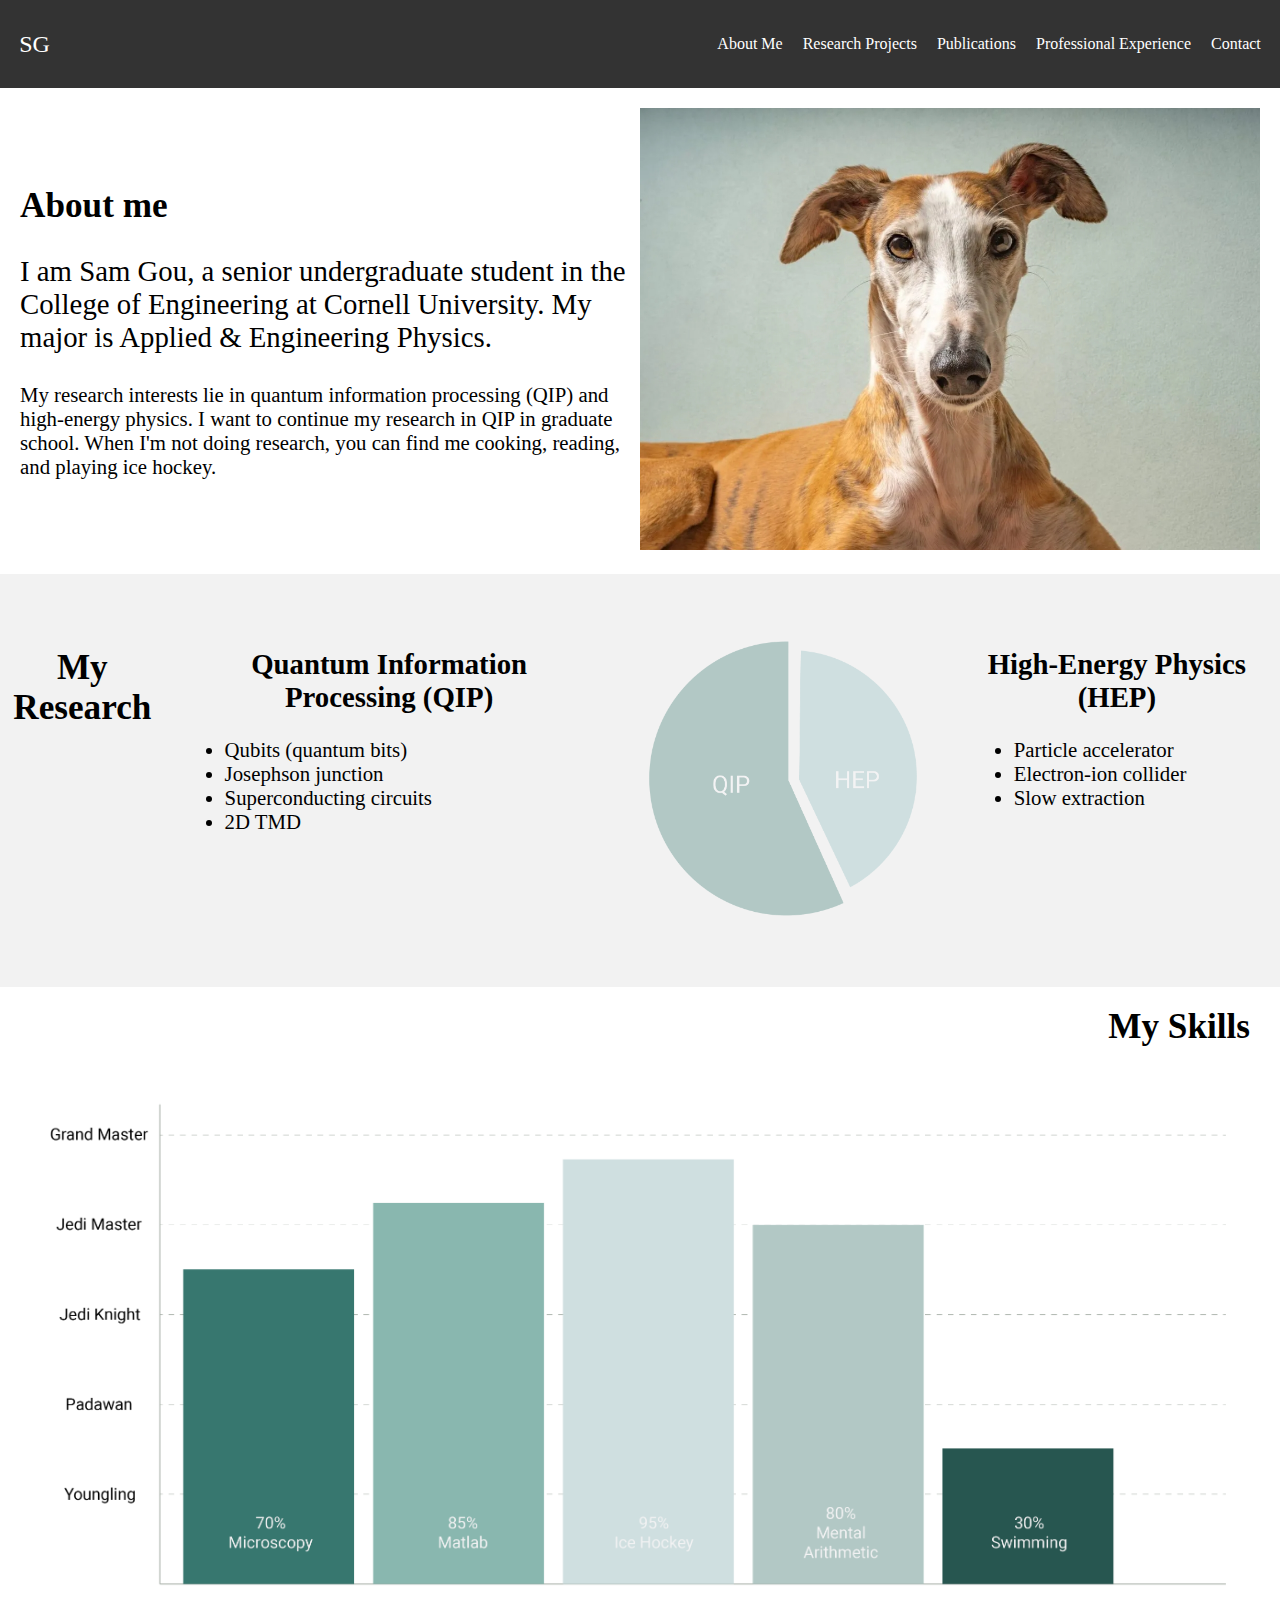
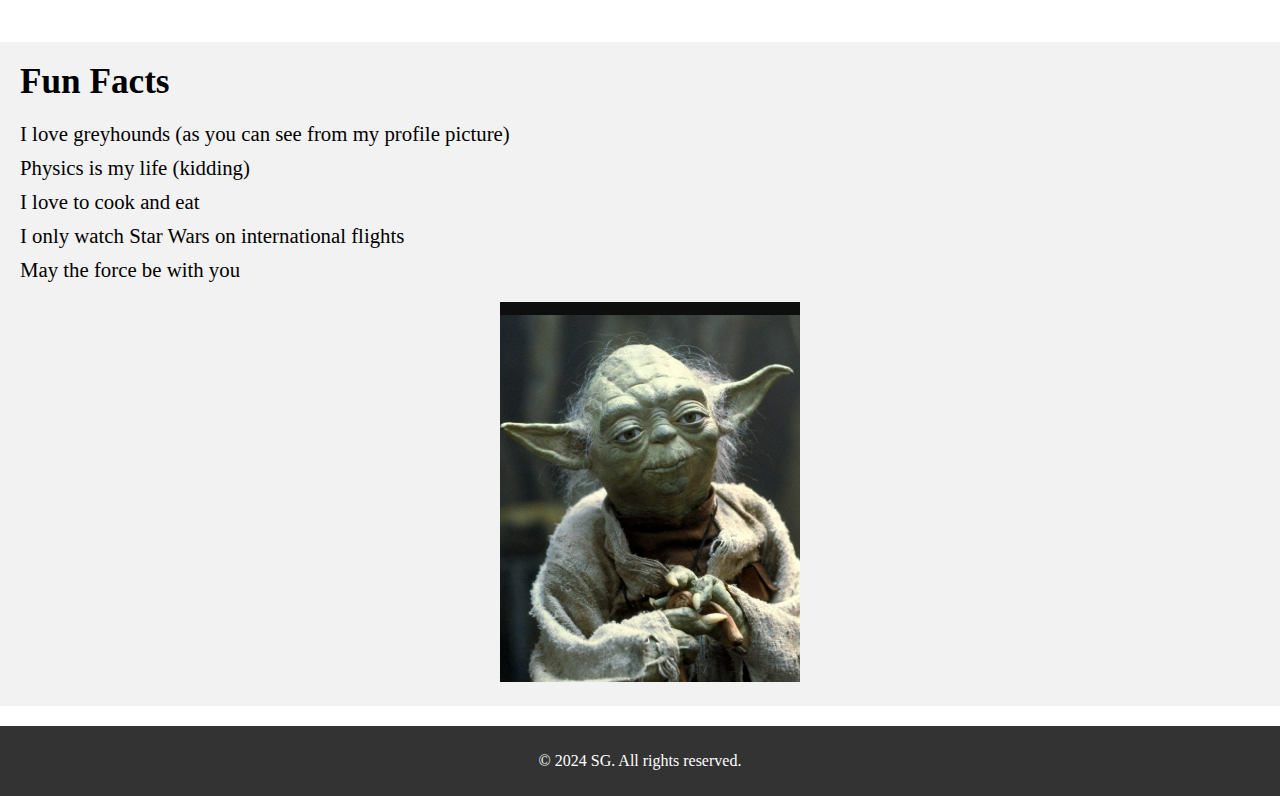
==== index.html @ 2ac92fbc "second" ====
<!DOCTYPE html>
<html lang="en">
<head>
    <meta charset="UTF-8">
    <meta name="viewport" content="width=device-width, initial-scale=1.0">
    <title>Your Website</title>
    <style>
    
body {
    font-family: 'Times New Roman', serif;
    margin: 0;
    padding: 0;
    box-sizing: border-box;
}

header {
    display: flex;
    justify-content: space-between;
    align-items: center;
    padding: 1.2em;
    background: #333;
    color: white;
}

#logo {
    font-size: 1.5em;
}

nav ul {
    list-style: none;
    display: flex;
}

nav ul li {
    margin-left: 20px;
}

nav ul li a {
    text-decoration: none;
    color: white;
}

section {
    padding: 20px;
    display: flex;
}

#about {
    background-color: white;
    align-items: center;
}

.about-text {
    width: 50%;
}

.about-text h1 {
    font-size: 2.2em; /* Large font for the heading */
}

.about-text .medium-font {
    font-size: 1.8em; /* Medium font for the paragraph */
}

.about-text .small-font {
    font-size: 1.3em; /* Small font for the paragraph */
}

.about-image {
    width: 50%;
    text-align: center;
}

.about-image img {
    max-width: 100%;
    height: auto;
}

#fields {
    background-color: #f2f2f2;
    text-align: center;
    padding: 50px 0;
}

#fields h1 {
    font-size: 2.2em; /* Large font for the heading */
}

#fields h2 {
    font-size: 1.8em; /* Medium font for the sub-headings */
}

.field, .field-image {
    display: inline-block;
    vertical-align: top;
    margin: 0 20px;
}

.field ul {
    text-align: left;
    font-size: 1.3em;
}

.field-image img {
    width: 300px; /* Adjust the width as needed */
    height: auto;
}

#skills {
    background-color: white;
    padding: 20px;
    display: flex; /* This will create a flex container */
    flex-direction: column; /* Elements are placed top to bottom */
    align-items: center; /* Centers elements on the cross axis (horizontal) */
}

.skills-header {
    width: 100%; /* Full width to allow alignment */
    display: flex;
    justify-content: flex-end; /* Aligns the title to the right */
    padding-right: 20px; /* Prevents the title from touching the edge */
}

.skills-title {
    font-size: 2.2em; /* Adjust the font size as needed */
    margin: 0 0 20px 0; /* Spacing below the title */
}

.skills-chart {
    width: 100%; /* This will make the image responsive */
    display: flex; /* This will create a flex container */
    justify-content: center; /* Centers the image horizontally */
    padding: 0 20px; /* Padding on the sides */
}

.skills-chart img {
    max-width: 100%; /* Image will scale down if necessary */
    height: auto; /* Keep image aspect ratio */
}


#fun-facts {
    background-color: #f2f2f2;
}

#fun-facts {
    background-color: #f2f2f2; 
    padding: 20px;
    display: flex;
    justify-content: space-between; /* Separates the text and image */
    align-items: center; /* Aligns items vertically */
}

.fun-facts-container {
    width: 100%; /* Ensures the container spans the full width */
}

.fun-facts-title {
    font-size: 2.2em; /* Large font for the title */
    margin: 0 0 20px 0; /* Spacing below the title */
}

.fun-facts-list {
    list-style-type: none; /* Removes default list styling */
    padding: 0; /* Removes default padding */
    margin: 0 0 20px 0; /* Space below the list */
    font-size: 1.3em; /* Consistent font size with other content */
}

.fun-facts-list li {
    margin-bottom: 10px; /* Space between list items */
}

.fun-facts-image {
    text-align: center; /* Centers the image */
    padding-left: 20px; /* Spacing from the list to the image */
}

.fun-facts-image img {
    max-width: 300px; /* Adjust the image size */
    height: auto; /* Maintain aspect ratio */
}



footer {
    text-align: center;
    padding: 10px;
    background: #333;
    color: white;
    margin-top: 20px;
}





    </style>
</head>
<body>
    <header>
        <div id="logo">SG</div>
        <nav>
            <ul>
                <li><a href="index.html">About Me</a></li>
                <li><a href="projects.html">Research Projects</a></li>
                <li><a href="publications.html">Publications</a></li>
                <li><a href="work.html">Professional Experience</a></li>
                <li><a href="contact.html">Contact</a></li>
            </ul>
        </nav>
    </header>
    
    <main>
        <section id="about">
            <div class="about-text">
                <h1>About me</h1>
                <p class="medium-font">I am Sam Gou, a senior undergraduate student in the College of Engineering at Cornell University. My major is Applied & Engineering Physics.</p>
                <p class="small-font">My research interests lie in quantum information processing (QIP) and high-energy physics. I want to continue my research in QIP in graduate school. When I'm not doing research, you can find me cooking, reading, and playing ice hockey.</p>
            </div>
            <div class="about-image">
                <img src="aboutme.png" alt="About me">
            </div>
        </section>

        
        <section id="fields">
            <h1>My Research</h1>
            <div class="field">
                <h2>Quantum Information Processing (QIP)</h2>
                <ul class="small-font">
                    <li>Qubits (quantum bits)</li>
                    <li>Josephson junction</li>
                    <li>Superconducting circuits</li>
                    <li>2D TMD</li>
                </ul>
            </div>
            <div class="field-image">
                <img src="pie.png" alt="Research fields pie chart">
            </div>
            <div class="field">
                <h2>High-Energy Physics (HEP)</h2>
                <ul class="small-font">
                    <li>Particle accelerator</li>
                    <li>Electron-ion collider</li>
                    <li>Slow extraction</li>
                </ul>
            </div>
        </section>


	<section id="skills">
    		<div class="skills-header">
        		<h1 class="skills-title">My Skills</h1>
    		</div>
    		<div class="skills-chart">
        		<img src="chart.png" alt="Skillset chart">
    		</div>
	</section>

	<section id="fun-facts">
    		<div class="fun-facts-container">
        		<h2 class="fun-facts-title">Fun Facts</h2>
        		<ul class="fun-facts-list">
            			<li>I love greyhounds (as you can see from my profile picture)</li>
            			<li>Physics is my life (kidding)</li>
            			<li>I love to cook and eat</li>
            			<li>I only watch Star Wars on international flights</li>
            			<li>May the force be with you</li>
        		</ul>
        		<div class="fun-facts-image">
            			<img src="yoda.png" alt="Yoda">
        		</div>
    		</div>
	</section>


    </main>

    <footer>
        <p>© 2024 SG. All rights reserved.</p>
    </footer>
</body>
</html>
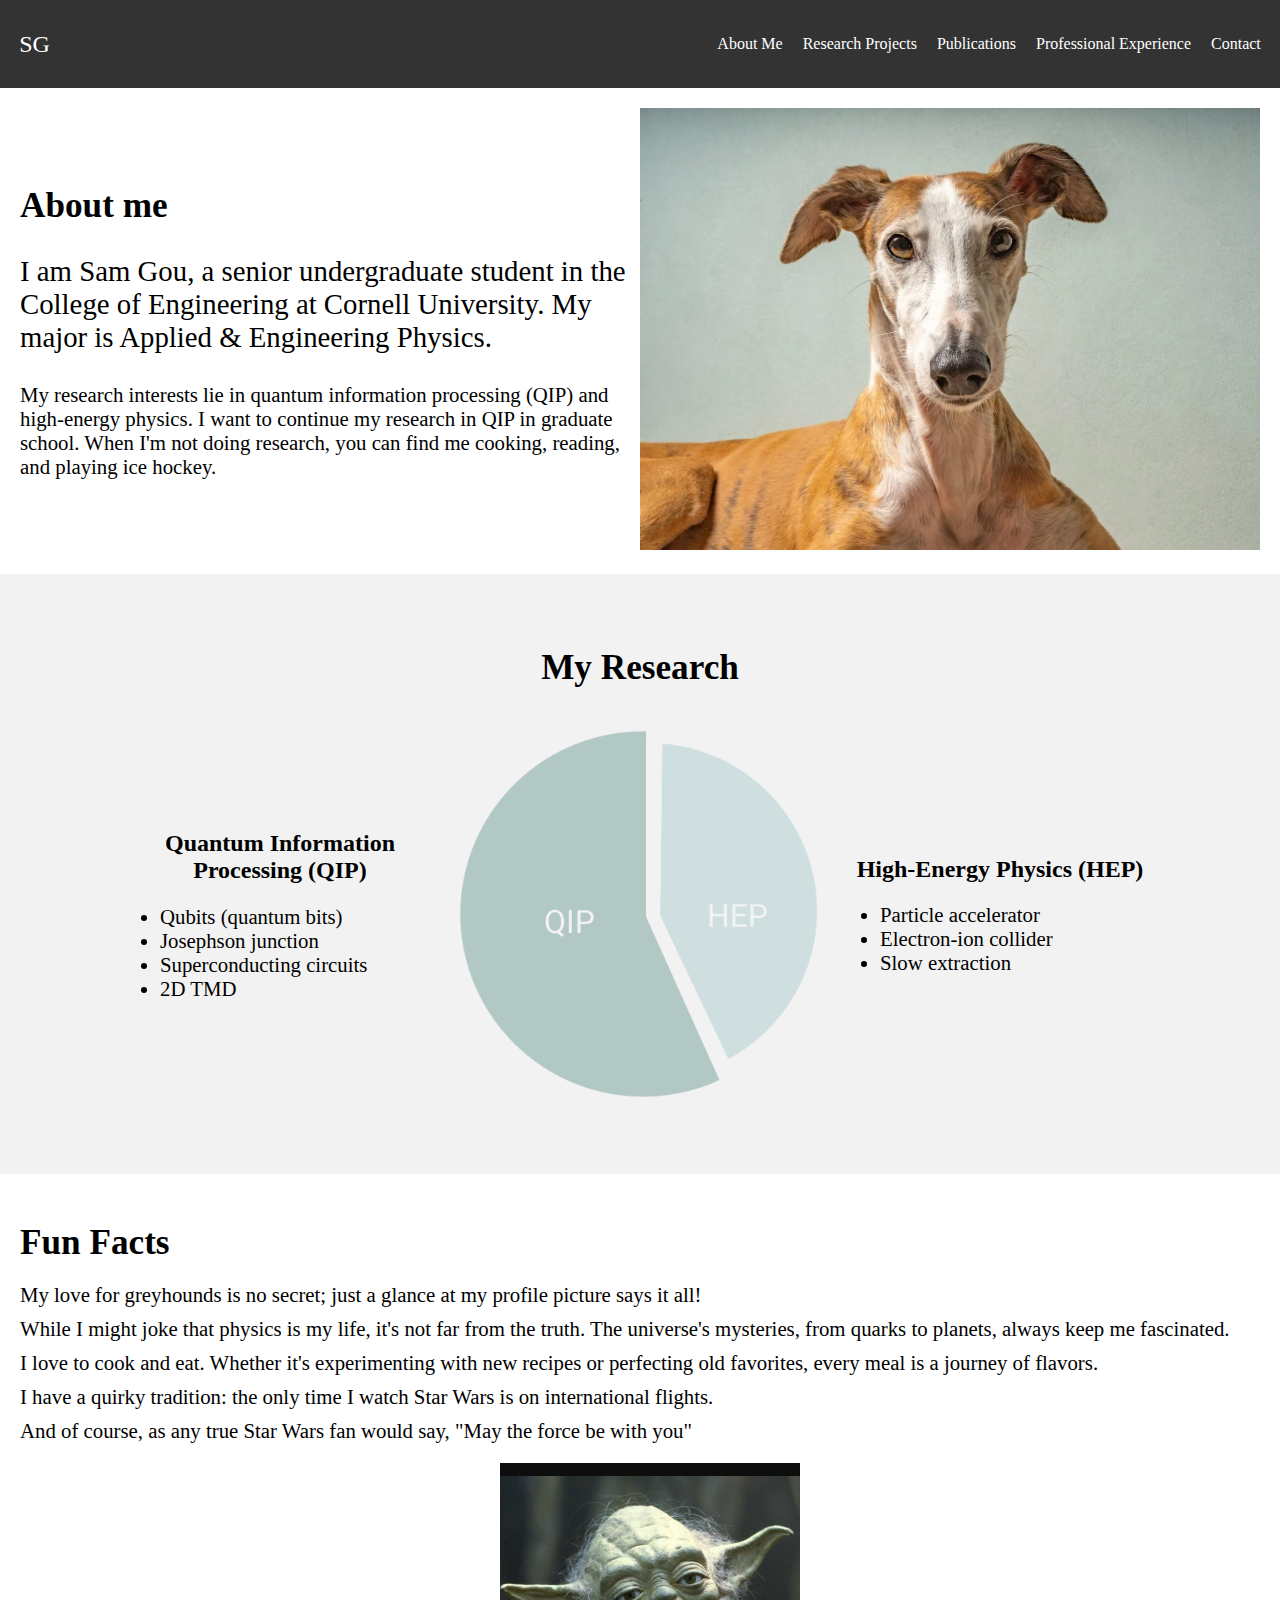
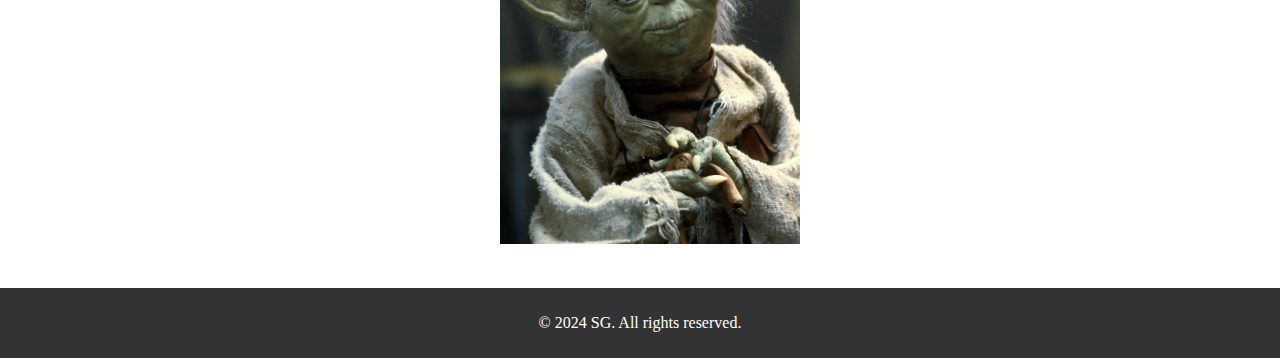
==== commit 40d4870b: "final version" ====
--- a/index.html
+++ b/index.html
@@ -1,201 +1,133 @@
-
 <!DOCTYPE html>
 <html lang="en">
 <head>
     <meta charset="UTF-8">
     <meta name="viewport" content="width=device-width, initial-scale=1.0">
-    <title>Your Website</title>
+    <title>Sam's Website</title>
     <style>
-    
-body {
-    font-family: 'Times New Roman', serif;
-    margin: 0;
-    padding: 0;
-    box-sizing: border-box;
-}
-
-header {
-    display: flex;
-    justify-content: space-between;
-    align-items: center;
-    padding: 1.2em;
-    background: #333;
-    color: white;
-}
-
-#logo {
-    font-size: 1.5em;
-}
-
-nav ul {
-    list-style: none;
-    display: flex;
-}
-
-nav ul li {
-    margin-left: 20px;
-}
-
-nav ul li a {
-    text-decoration: none;
-    color: white;
-}
-
-section {
-    padding: 20px;
-    display: flex;
-}
-
-#about {
-    background-color: white;
-    align-items: center;
-}
-
-.about-text {
-    width: 50%;
-}
-
-.about-text h1 {
-    font-size: 2.2em; /* Large font for the heading */
-}
-
-.about-text .medium-font {
-    font-size: 1.8em; /* Medium font for the paragraph */
-}
-
-.about-text .small-font {
-    font-size: 1.3em; /* Small font for the paragraph */
-}
-
-.about-image {
-    width: 50%;
-    text-align: center;
-}
-
-.about-image img {
-    max-width: 100%;
-    height: auto;
-}
-
-#fields {
-    background-color: #f2f2f2;
-    text-align: center;
-    padding: 50px 0;
-}
-
-#fields h1 {
-    font-size: 2.2em; /* Large font for the heading */
-}
-
-#fields h2 {
-    font-size: 1.8em; /* Medium font for the sub-headings */
-}
-
-.field, .field-image {
-    display: inline-block;
-    vertical-align: top;
-    margin: 0 20px;
-}
-
-.field ul {
-    text-align: left;
-    font-size: 1.3em;
-}
-
-.field-image img {
-    width: 300px; /* Adjust the width as needed */
-    height: auto;
-}
-
-#skills {
-    background-color: white;
-    padding: 20px;
-    display: flex; /* This will create a flex container */
-    flex-direction: column; /* Elements are placed top to bottom */
-    align-items: center; /* Centers elements on the cross axis (horizontal) */
-}
-
-.skills-header {
-    width: 100%; /* Full width to allow alignment */
-    display: flex;
-    justify-content: flex-end; /* Aligns the title to the right */
-    padding-right: 20px; /* Prevents the title from touching the edge */
-}
-
-.skills-title {
-    font-size: 2.2em; /* Adjust the font size as needed */
-    margin: 0 0 20px 0; /* Spacing below the title */
-}
-
-.skills-chart {
-    width: 100%; /* This will make the image responsive */
-    display: flex; /* This will create a flex container */
-    justify-content: center; /* Centers the image horizontally */
-    padding: 0 20px; /* Padding on the sides */
-}
-
-.skills-chart img {
-    max-width: 100%; /* Image will scale down if necessary */
-    height: auto; /* Keep image aspect ratio */
-}
-
-
-#fun-facts {
-    background-color: #f2f2f2;
-}
-
-#fun-facts {
-    background-color: #f2f2f2; 
-    padding: 20px;
-    display: flex;
-    justify-content: space-between; /* Separates the text and image */
-    align-items: center; /* Aligns items vertically */
-}
-
-.fun-facts-container {
-    width: 100%; /* Ensures the container spans the full width */
-}
-
-.fun-facts-title {
-    font-size: 2.2em; /* Large font for the title */
-    margin: 0 0 20px 0; /* Spacing below the title */
-}
-
-.fun-facts-list {
-    list-style-type: none; /* Removes default list styling */
-    padding: 0; /* Removes default padding */
-    margin: 0 0 20px 0; /* Space below the list */
-    font-size: 1.3em; /* Consistent font size with other content */
-}
-
-.fun-facts-list li {
-    margin-bottom: 10px; /* Space between list items */
-}
-
-.fun-facts-image {
-    text-align: center; /* Centers the image */
-    padding-left: 20px; /* Spacing from the list to the image */
-}
-
-.fun-facts-image img {
-    max-width: 300px; /* Adjust the image size */
-    height: auto; /* Maintain aspect ratio */
-}
-
-
-
-footer {
-    text-align: center;
-    padding: 10px;
-    background: #333;
-    color: white;
-    margin-top: 20px;
-}
-
-
-
-
-
+        body {
+            font-family: 'Times New Roman', serif;
+            margin: 0;
+            padding: 0;
+            box-sizing: border-box;
+        }
+        header {
+            display: flex;
+            justify-content: space-between;
+            align-items: center;
+            padding: 1.2em;
+            background: #333;
+            color: white;
+        }
+        #logo {
+            font-size: 1.5em;
+        }
+        nav ul {
+            list-style: none;
+            display: flex;
+        }
+        nav ul li {
+            margin-left: 20px;
+        }
+        nav ul li a {
+            text-decoration: none;
+            color: white;
+        }
+        section {
+            padding: 20px;
+        }
+        #about {
+            background-color: white;
+            display: flex;
+            align-items: center;
+        }
+        .about-text {
+            width: 50%;
+        }
+        .about-text h1 {
+            font-size: 2.2em;
+        }
+        .about-text .medium-font {
+            font-size: 1.8em;
+        }
+        .about-text .small-font {
+            font-size: 1.3em;
+        }
+        .about-image {
+            width: 50%;
+            text-align: center;
+        }
+        .about-image img {
+            max-width: 100%;
+            height: auto;
+        }
+        #fields {
+            background-color: #f2f2f2;
+            text-align: center;
+            padding: 50px 0;
+        }
+        #fields h1 {
+            font-size: 2.2em;
+            margin-bottom: 20px;
+        }
+        .field-container {
+            display: flex;
+            justify-content: center;
+            align-items: center;
+        }
+        .field, .field-image {
+            display: inline-block;
+            vertical-align: top;
+        }
+        .field {
+            width: 25%; /* Adjust width as necessary */
+        }
+        .field ul {
+            text-align: left;
+            font-size: 1.3em;
+        }
+        .field-image img {
+            width: 400px; /* Increased width for larger image */
+            height: auto;
+        }
+        #fun-facts {
+            background-color: white;
+            display: flex;
+            justify-content: space-between;
+            align-items: center;
+            padding: 20px;
+        }
+        .fun-facts-container {
+            width: 100%;
+        }
+        .fun-facts-title {
+            font-size: 2.2em;
+            margin-bottom: 20px;
+        }
+        .fun-facts-list {
+            list-style-type: none;
+            padding: 0;
+            margin: 0 0 20px 0;
+            font-size: 1.3em;
+        }
+        .fun-facts-list li {
+            margin-bottom: 10px;
+        }
+        .fun-facts-image {
+            text-align: center;
+            padding-left: 20px;
+        }
+        .fun-facts-image img {
+            max-width: 300px;
+            height: auto;
+        }
+        footer {
+            text-align: center;
+            padding: 10px;
+            background: #333;
+            color: white;
+            margin-top: 20px;
+        }
     </style>
 </head>
 <body>
@@ -223,59 +155,48 @@
                 <img src="aboutme.png" alt="About me">
             </div>
         </section>
-
         
         <section id="fields">
             <h1>My Research</h1>
-            <div class="field">
-                <h2>Quantum Information Processing (QIP)</h2>
-                <ul class="small-font">
-                    <li>Qubits (quantum bits)</li>
-                    <li>Josephson junction</li>
-                    <li>Superconducting circuits</li>
-                    <li>2D TMD</li>
-                </ul>
-            </div>
-            <div class="field-image">
-                <img src="pie.png" alt="Research fields pie chart">
-            </div>
-            <div class="field">
-                <h2>High-Energy Physics (HEP)</h2>
-                <ul class="small-font">
-                    <li>Particle accelerator</li>
-                    <li>Electron-ion collider</li>
-                    <li>Slow extraction</li>
-                </ul>
+            <div class="field-container">
+                <div class="field">
+                    <h2>Quantum Information Processing (QIP)</h2>
+                    <ul>
+                        <li>Qubits (quantum bits)</li>
+                        <li>Josephson junction</li>
+                        <li>Superconducting circuits</li>
+                        <li>2D TMD</li>
+                    </ul>
+                </div>
+                <div class="field-image">
+                    <img src="pie.png" alt="Research fields pie chart">
+                </div>
+                <div class="field">
+                    <h2>High-Energy Physics (HEP)</h2>
+                    <ul>
+                        <li>Particle accelerator</li>
+                        <li>Electron-ion collider</li>
+                        <li>Slow extraction</li>
+                    </ul>
+                </div>
             </div>
         </section>
 
-
-	<section id="skills">
-    		<div class="skills-header">
-        		<h1 class="skills-title">My Skills</h1>
-    		</div>
-    		<div class="skills-chart">
-        		<img src="chart.png" alt="Skillset chart">
-    		</div>
-	</section>
-
-	<section id="fun-facts">
-    		<div class="fun-facts-container">
-        		<h2 class="fun-facts-title">Fun Facts</h2>
-        		<ul class="fun-facts-list">
-            			<li>I love greyhounds (as you can see from my profile picture)</li>
-            			<li>Physics is my life (kidding)</li>
-            			<li>I love to cook and eat</li>
-            			<li>I only watch Star Wars on international flights</li>
-            			<li>May the force be with you</li>
-        		</ul>
-        		<div class="fun-facts-image">
-            			<img src="yoda.png" alt="Yoda">
-        		</div>
-    		</div>
-	</section>
-
-
+        <section id="fun-facts">
+            <div class="fun-facts-container">
+                <h2 class="fun-facts-title">Fun Facts</h2>
+                <ul class="fun-facts-list">
+                    <li>My love for greyhounds is no secret; just a glance at my profile picture says it all!</li>
+                    <li>While I might joke that physics is my life, it's not far from the truth. The universe's mysteries, from quarks to planets, always keep me fascinated.</li>
+                    <li>I love to cook and eat. Whether it's experimenting with new recipes or perfecting old favorites, every meal is a journey of flavors.</li>
+                    <li>I have a quirky tradition: the only time I watch Star Wars is on international flights.</li>
+                    <li>And of course, as any true Star Wars fan would say, "May the force be with you"</li>
+                </ul>
+                <div class="fun-facts-image">
+                    <img src="yoda.png" alt="Yoda">
+                </div>
+            </div>
+        </section>
     </main>
 
     <footer>
